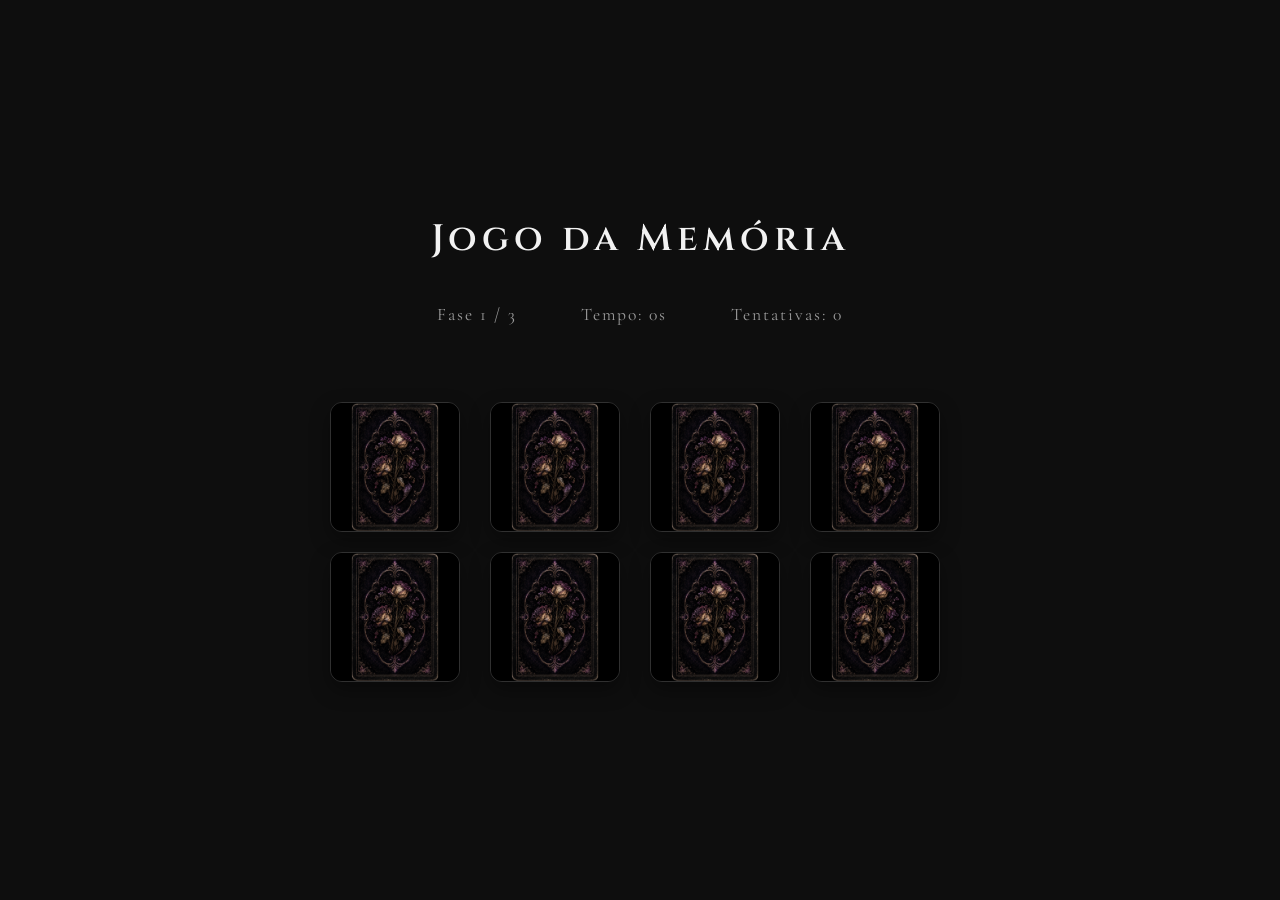
==== pages/memoria-game.html @ c55d0f30 "Versão inicial do projeto Nightfall" ====
<!DOCTYPE html>
    <html lang="pt-BR">
    <head>
        <meta charset="UTF-8">
        <meta name="viewport" content="width=device-width, initial-scale=1.0">
        <title>memorygame</title>
        <link rel="stylesheet" href="../style.css">
<link rel="stylesheet" href="../assets/css/memoria.css">

    </head>
    <body>

    <main class="memoria">

    <h1 class="page-title">
        Jogo da Memória
    </h1>


    <section class="status">

        <p id="faseTela">
    Fase 1 / 3
</p>

        <p>
            Tempo:
            <span id="tempo">0</span>s
        </p>


        <p>
            Tentativas:
            <span id="tentativas">0</span>
        </p>

    </section>


    <div id="tabuleiro"></div>


    <section id="vitoria">

        <h2>
             Memórias recuperadas!
        </h2>

        <button id="botaoFase">
    Jogar novamente
</button>

    </section>

</main>

<script src="../assets/js/ranking.js"></script>
    <script src="../assets/js/memoria.js"></script>

</body>
    </html>
---- style.css ----
/* RESET */
@import url('https://fonts.googleapis.com/css2?family=Cinzel:wght@400;600&family=Cormorant+Garamond:wght@300;400;500&display=swap');

*{
    margin:0;
    padding:0;
    box-sizing:border-box;
}

:root{

    --bg:#0E0E0E;

    --surface:#181818;

    --surface-hover:#202020;

    --border:#303030;

    --primary:#D8D8D8;

    --text:#F2F2F2;

    --text-secondary:#9A9A9A;

}

body{

    background:var(--bg);

    color:var(--text);

    font-family:Georgia, serif;

    line-height:1.6;

    min-height:100vh;
}

h1,h2,h3{

    font-family:"Cinzel", serif;

    font-weight:600;
}

p,a,button,input{

    font-family:"Cormorant Garamond", serif;
}

a{

    color:inherit;
    text-decoration:none;

}

img{

    max-width:100%;
    display:block;

}

.page-title{

    text-align:center;

    font-family:"Cinzel", serif;

    font-size:2.3rem;

    letter-spacing:5px;

    font-weight:600;

    margin:2rem 0;

}
---- assets/css/memoria.css ----
.memoria{

    min-height:100vh;

    display:flex;

    flex-direction:column;

    align-items:center;

    justify-content:center;

    padding:2rem;

}

#tabuleiro{

    margin:2.5rem 0;

    display:grid;

   grid-template-columns:repeat(4,140px);

   gap:20px;

}

#tabuleiro img{

    object-fit:cover;

background:#111;

    width:130px;

height:130px;

    border-radius:12px;

    cursor:pointer;

    border:1px solid var(--border);

    transition:
transform .25s,
box-shadow .25s,
border-color .25s;

    box-shadow:0 8px 20px rgba(0,0,0,.35);

}

#tabuleiro img:hover{

    transform:translateY(-6px);

    box-shadow:0 15px 35px rgba(0,0,0,.45);
    
    border-color:var(--text);

}

@media(max-width:650px){

#tabuleiro{

grid-template-columns:repeat(2,130px);

}

}

.status{

    display:flex;

    gap:4rem;

    margin-bottom:2rem;

    color:var(--text-secondary);

    letter-spacing:2px;

    font-size:1.1rem;

}


#vitoria{

    display:none;

    margin-top:2rem;

    text-align:center;

    background:rgba(24,24,24,.95);

    border:1px solid var(--border);

    padding:2rem;

    border-radius:18px;

}


#vitoria button{

    margin-top:1rem;

    padding:12px 30px;

    background:transparent;

    border:1px solid var(--text-secondary);

    color:var(--text);

    border-radius:12px;

    cursor:pointer;

    transition:.25s;

}

#vitoria button:hover{

    background:var(--text);

    color:#111;

}


@media(max-width:650px){


.status{

flex-direction:column;

gap:.5rem;

text-align:center;

}


}
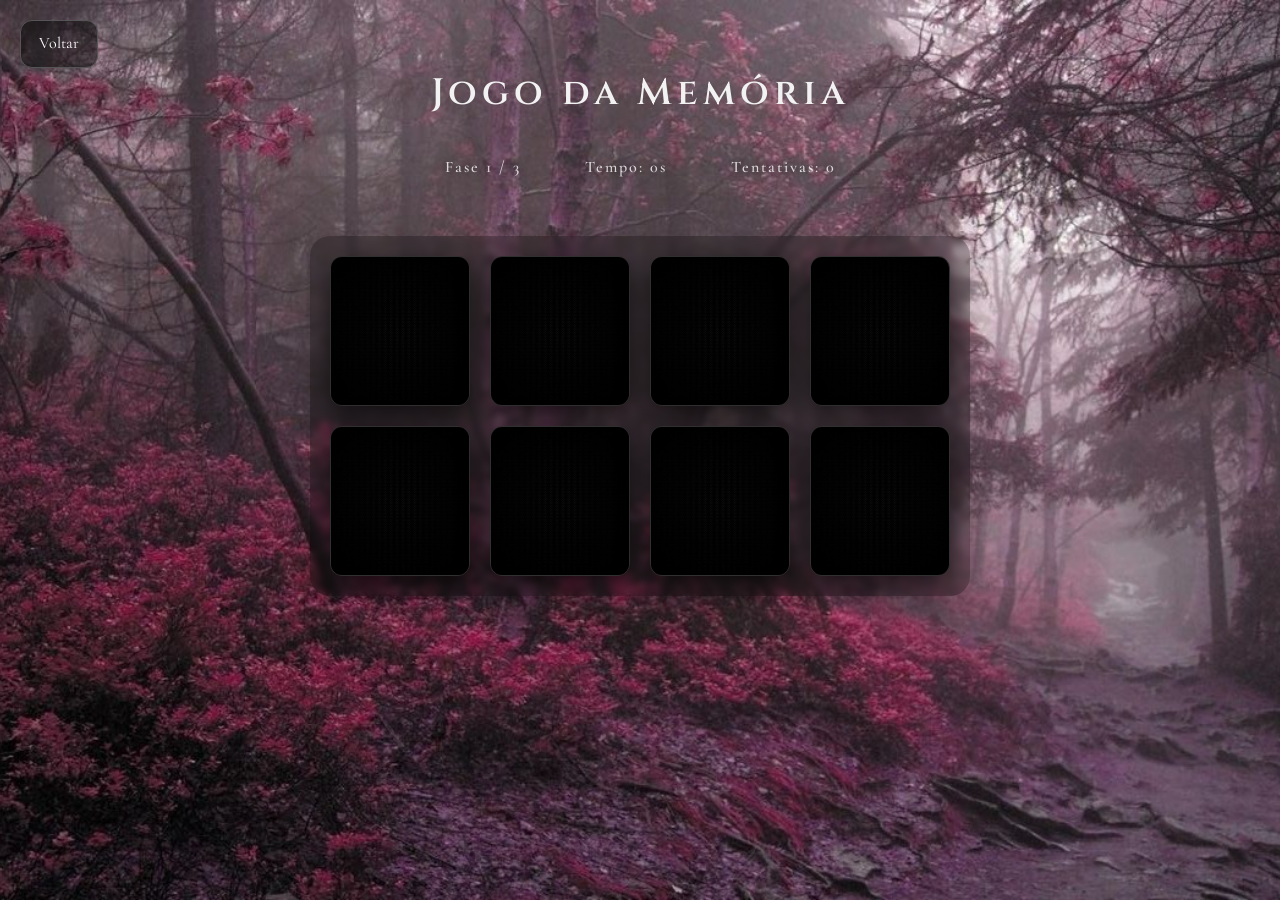
==== commit 3882ecea: "fix: ajusta responsividade mobile e lógica de tempo do ranking" ====
--- a/pages/memoria-game.html
+++ b/pages/memoria-game.html
@@ -9,6 +9,8 @@
 
     </head>
     <body>
+
+<a href="menu.html" class="btn-voltar">Voltar</a>
 
     <main class="memoria">
 
@@ -42,6 +44,10 @@
 
     <section id="vitoria">
 
+        <a href="ranking.html" class="btn-ranking">
+    Ver Ranking
+</a>
+
         <h2>
              Memórias recuperadas!
         </h2>
--- a/assets/css/memoria.css
+++ b/assets/css/memoria.css
@@ -1,40 +1,52 @@
 .memoria{
 
     min-height:100vh;
+    box-sizing:border-box;
 
     display:flex;
-
     flex-direction:column;
-
     align-items:center;
-
-    justify-content:center;
-
-    padding:2rem;
+    justify-content:flex-start;
+
+    padding:1rem;
+    padding-top:2rem;
+
+}
+
+body{
+
+   background-image:url("../img/memoria/fundomemoria_.jpg");
+    background-size:cover;
+    background-position:center;
+    background-repeat:no-repeat;
+    background-attachment:fixed;
 
 }
 
 #tabuleiro{
 
-    margin:2.5rem 0;
+    margin:1.5rem 0;
 
     display:grid;
 
-   grid-template-columns:repeat(4,140px);
-
-   gap:20px;
+    gap:20px;
+
+    padding:20px;
+    background:rgba(0,0,0,.25);
+    backdrop-filter:blur(3px);
+    border-radius:20px;
 
 }
 
 #tabuleiro img{
 
-    object-fit:cover;
+    object-fit: cover;
+    background: #111;
 
 background:#111;
 
-    width:130px;
-
-height:130px;
+  width:140px;
+height:150px;
 
     border-radius:12px;
 
@@ -47,7 +59,7 @@
 box-shadow .25s,
 border-color .25s;
 
-    box-shadow:0 8px 20px rgba(0,0,0,.35);
+   box-shadow:0 10px 30px rgba(0,0,0,.65);
 
 }
 
@@ -72,18 +84,21 @@
 }
 
 .status{
-
+    
     display:flex;
-
+    
     gap:4rem;
-
+    
     margin-bottom:2rem;
-
-    color:var(--text-secondary);
+    
+    color:#F2F2F2;
+opacity:.85;
+    
+    font-weight:550;
 
     letter-spacing:2px;
 
-    font-size:1.1rem;
+    text-shadow:0 0 8px rgba(0,0,0,.8);
 
 }
 
@@ -92,11 +107,16 @@
 
     display:none;
 
-    margin-top:2rem;
+    position:fixed;
+    top:50%;
+    left:50%;
+    transform:translate(-50%,-50%);
+    z-index:1000;
 
     text-align:center;
 
-    background:rgba(24,24,24,.95);
+    background:rgba(10,10,10,.88);
+    backdrop-filter:blur(6px);
 
     border:1px solid var(--border);
 
@@ -136,18 +156,58 @@
 }
 
 
+
+@media(max-width:768px){
+    
+    #tabuleiro{
+        
+        gap:10px;
+        padding:10px;
+        
+    }
+    
+    #tabuleiro img{
+        
+        width:75px;
+        height:85px;
+        
+    }
+    
+    .status{
+        
+        flex-direction:column;
+        gap:10px;
+        text-align:center;
+        font-size:.9rem;
+        
+    }
+}
+
 @media(max-width:650px){
 
-
-.status{
-
-flex-direction:column;
-
-gap:.5rem;
-
-text-align:center;
-
-}
-
-
+  #tabuleiro{
+
+        grid-template-columns:repeat(2,130px);
+
+}
+}
+
+.btn-voltar{
+    position:fixed;
+    top:20px;
+    left:20px;
+
+    padding:10px 18px;
+
+    background:rgba(0,0,0,.5);
+
+    border:1px solid #555;
+
+    border-radius:12px;
+
+    color:white;
+
+    text-decoration:none;
+
+    z-index:999;
 }
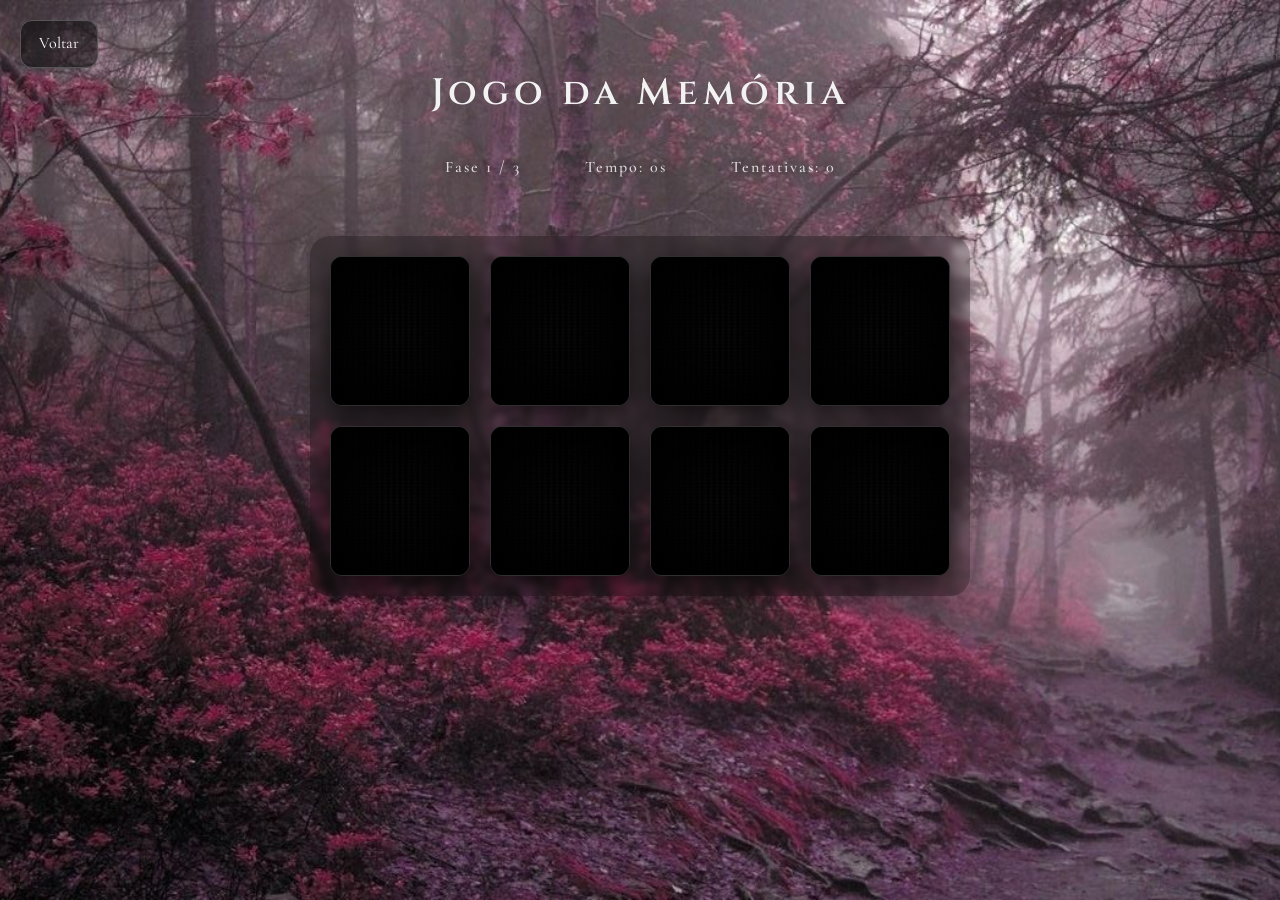
==== commit 7ff48003: "modal" ====
--- a/pages/memoria-game.html
+++ b/pages/memoria-game.html
@@ -58,9 +58,34 @@
 
     </section>
 
+    
 </main>
+<div id="modalNome" class="modal-nome" style="display:none;">
+
+    <div class="modal-box">
+
+        <h2>Salvar pontuação</h2>
+
+        <input id="inputNome" placeholder="Seu nome">
+
+        <div class="acoes-modal">
+
+            <button onclick="fecharModalNome()">
+                Cancelar
+            </button>
+
+            <button onclick="confirmarNome()">
+                Salvar
+            </button>
+
+        </div>
+
+    </div>
+
+</div>
 
 <script src="../assets/js/ranking.js"></script>
+<script src="../assets/js/modal.js"></script>
     <script src="../assets/js/memoria.js"></script>
 
 </body>
--- a/style.css
+++ b/style.css
@@ -78,4 +78,83 @@
 
     margin:2rem 0;
 
+}
+
+.modal-nome{
+
+    position:fixed;
+    inset:0;
+
+    display:flex;
+    align-items:center;
+    justify-content:center;
+
+    background:rgba(0,0,0,.75);
+
+    z-index:99999;
+
+}
+
+
+.modal-box{
+
+    width:320px;
+
+    padding:30px;
+
+    background:#111;
+
+    border:1px solid #8b0000;
+
+    color:#ddd;
+
+    text-align:center;
+
+    box-shadow:0 0 30px rgba(139,0,0,.5);
+
+}
+
+
+.modal-box input{
+
+    width:100%;
+
+    padding:10px;
+
+    margin-top:15px;
+
+    background:#050505;
+
+    border:1px solid #555;
+
+    color:white;
+
+    box-sizing:border-box;
+
+}
+
+
+.acoes-modal{
+
+    margin-top:20px;
+
+    display:flex;
+
+    gap:10px;
+
+    justify-content:center;
+
+}
+
+
+.acoes-modal button{
+
+    padding:10px 20px;
+
+    background:#111;
+
+    color:#ddd;
+
+    border:1px solid #555;
+
 }
